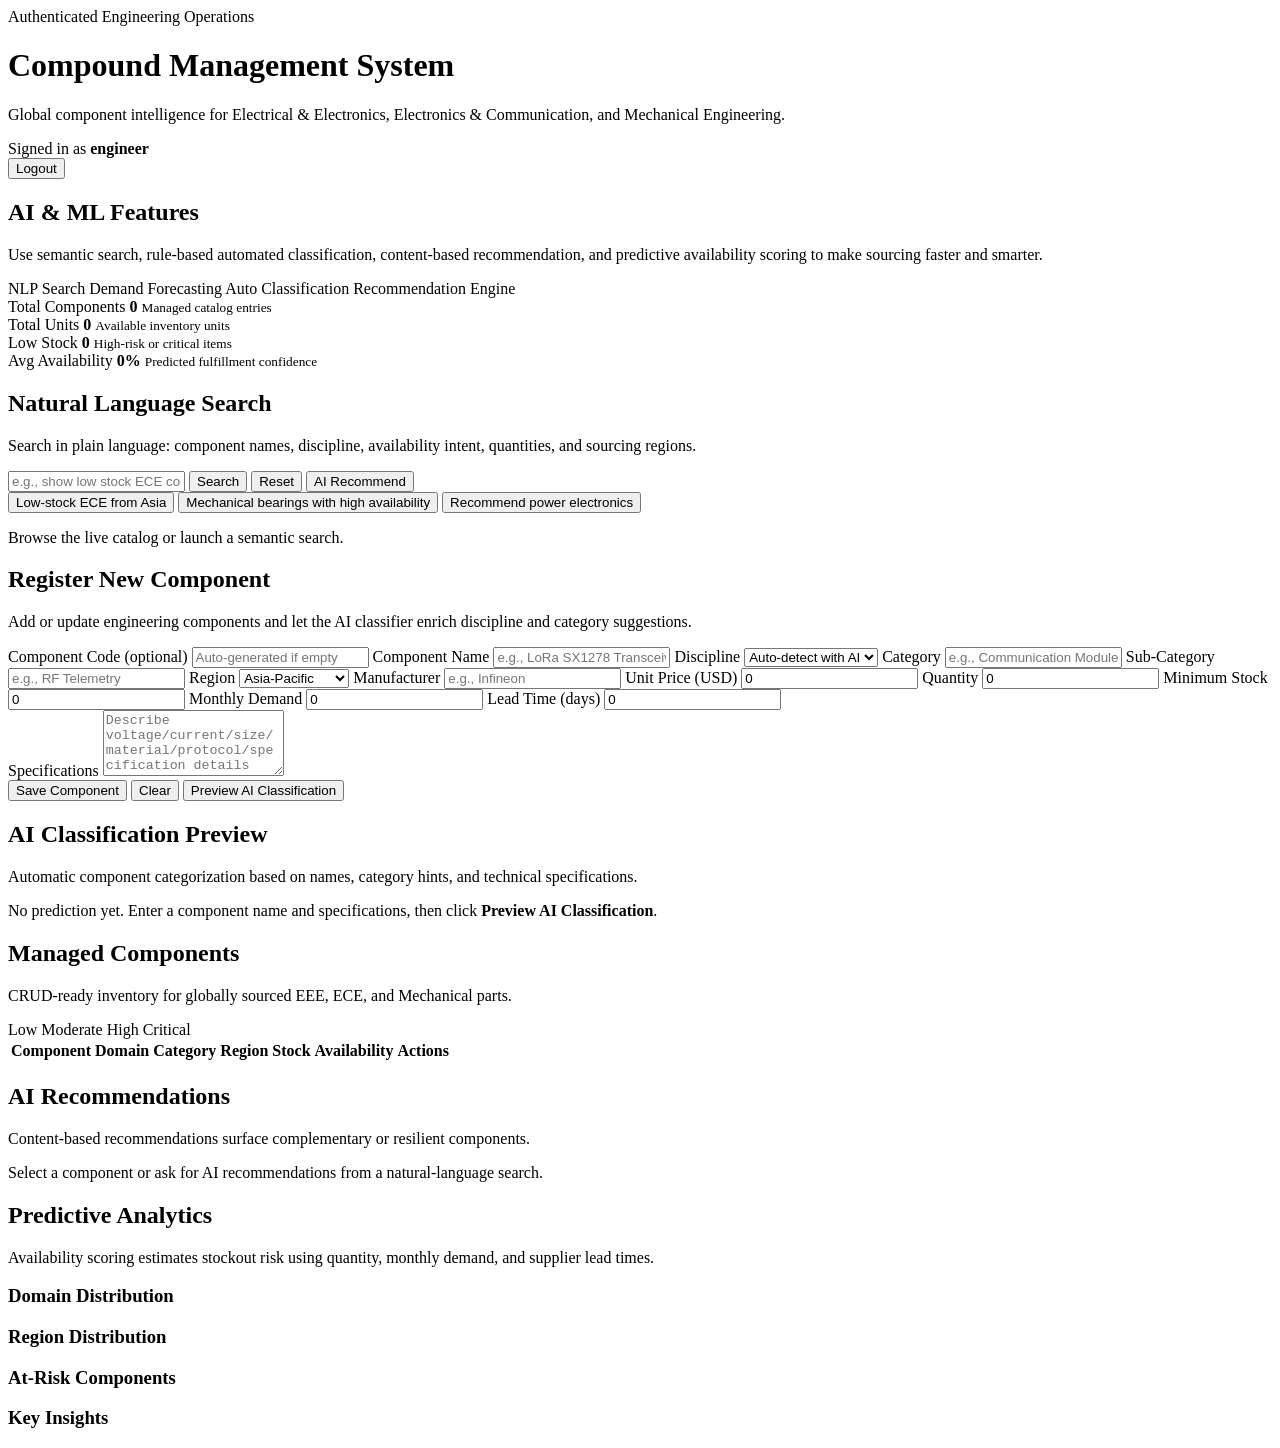
==== src/main/resources/templates/dashboard.html @ 397c3927 "Build Spring Boot compound management system Co-authored-by: arena-agent <297053741+arena-agent@user" ====
<!DOCTYPE html>
<html lang="en" xmlns:th="http://www.thymeleaf.org">
<head>
    <meta charset="UTF-8">
    <meta name="viewport" content="width=device-width, initial-scale=1.0">
    <title>Compound Management System</title>
    <link rel="stylesheet" th:href="@{/css/main.css}">
</head>
<body>
<div class="app-shell">
    <header class="topbar">
        <div>
            <span class="eyebrow">Authenticated Engineering Operations</span>
            <h1>Compound Management System</h1>
            <p>Global component intelligence for Electrical & Electronics, Electronics & Communication, and Mechanical Engineering.</p>
        </div>
        <div class="topbar-actions">
            <div class="user-chip">Signed in as <strong th:text="${username}">engineer</strong></div>
            <form th:action="@{/logout}" method="post">
                <button type="submit" class="ghost-btn">Logout</button>
            </form>
        </div>
    </header>

    <section class="hero-grid">
        <article class="hero-card accent">
            <h2>AI & ML Features</h2>
            <p>Use semantic search, rule-based automated classification, content-based recommendation, and predictive availability scoring to make sourcing faster and smarter.</p>
            <div class="hero-tags">
                <span>NLP Search</span>
                <span>Demand Forecasting</span>
                <span>Auto Classification</span>
                <span>Recommendation Engine</span>
            </div>
        </article>
        <article class="hero-card stat-card">
            <span>Total Components</span>
            <strong id="totalComponents">0</strong>
            <small>Managed catalog entries</small>
        </article>
        <article class="hero-card stat-card">
            <span>Total Units</span>
            <strong id="totalUnits">0</strong>
            <small>Available inventory units</small>
        </article>
        <article class="hero-card stat-card">
            <span>Low Stock</span>
            <strong id="lowStockComponents">0</strong>
            <small>High-risk or critical items</small>
        </article>
        <article class="hero-card stat-card">
            <span>Avg Availability</span>
            <strong id="averageAvailability">0%</strong>
            <small>Predicted fulfillment confidence</small>
        </article>
    </section>

    <section class="search-panel panel">
        <div class="panel-header">
            <div>
                <h2>Natural Language Search</h2>
                <p>Search in plain language: component names, discipline, availability intent, quantities, and sourcing regions.</p>
            </div>
        </div>
        <div class="search-row">
            <input id="searchQuery" type="text" placeholder="e.g., show low stock ECE communication modules from Asia or find mechanical bearings with high availability">
            <button id="searchBtn" class="primary-btn">Search</button>
            <button id="resetBtn" class="secondary-btn" type="button">Reset</button>
            <button id="aiRecommendBtn" class="ghost-btn" type="button">AI Recommend</button>
        </div>
        <div class="sample-query-row">
            <button class="sample-query" data-query="show low stock ECE communication modules from Asia">Low-stock ECE from Asia</button>
            <button class="sample-query" data-query="find mechanical bearings with high availability">Mechanical bearings with high availability</button>
            <button class="sample-query" data-query="recommend power electronics for motor control">Recommend power electronics</button>
        </div>
        <p id="searchSummary" class="search-summary">Browse the live catalog or launch a semantic search.</p>
    </section>

    <section class="content-grid">
        <aside class="left-rail">
            <article class="panel form-panel">
                <div class="panel-header">
                    <div>
                        <h2 id="formTitle">Register New Component</h2>
                        <p>Add or update engineering components and let the AI classifier enrich discipline and category suggestions.</p>
                    </div>
                </div>
                <form id="componentForm" class="component-form">
                    <input type="hidden" id="componentId">
                    <div class="form-grid two-column">
                        <label>
                            Component Code (optional)
                            <input id="componentCode" type="text" placeholder="Auto-generated if empty">
                        </label>
                        <label>
                            Component Name
                            <input id="name" type="text" placeholder="e.g., LoRa SX1278 Transceiver Module" required>
                        </label>
                        <label>
                            Discipline
                            <select id="discipline">
                                <option value="">Auto-detect with AI</option>
                                <option value="EEE">EEE</option>
                                <option value="ECE">ECE</option>
                                <option value="MECHANICAL">Mechanical</option>
                            </select>
                        </label>
                        <label>
                            Category
                            <input id="category" type="text" placeholder="e.g., Communication Modules">
                        </label>
                        <label>
                            Sub-Category
                            <input id="subCategory" type="text" placeholder="e.g., RF Telemetry">
                        </label>
                        <label>
                            Region
                            <select id="region" required>
                                <option value="Asia-Pacific">Asia-Pacific</option>
                                <option value="Europe">Europe</option>
                                <option value="North America">North America</option>
                                <option value="Middle East">Middle East</option>
                                <option value="Africa">Africa</option>
                                <option value="South America">South America</option>
                                <option value="Global">Global</option>
                            </select>
                        </label>
                        <label>
                            Manufacturer
                            <input id="manufacturer" type="text" placeholder="e.g., Infineon">
                        </label>
                        <label>
                            Unit Price (USD)
                            <input id="unitPrice" type="number" min="0" step="0.01" value="0" required>
                        </label>
                        <label>
                            Quantity
                            <input id="quantity" type="number" min="0" value="0" required>
                        </label>
                        <label>
                            Minimum Stock
                            <input id="minimumStockLevel" type="number" min="0" value="0" required>
                        </label>
                        <label>
                            Monthly Demand
                            <input id="monthlyDemand" type="number" min="0" step="0.1" value="0" required>
                        </label>
                        <label>
                            Lead Time (days)
                            <input id="leadTimeDays" type="number" min="0" value="0" required>
                        </label>
                    </div>
                    <label>
                        Specifications
                        <textarea id="specifications" rows="4" placeholder="Describe voltage/current/size/material/protocol/specification details here"></textarea>
                    </label>
                    <div class="form-actions">
                        <button type="submit" class="primary-btn" id="saveBtn">Save Component</button>
                        <button type="button" class="secondary-btn" id="clearBtn">Clear</button>
                        <button type="button" class="ghost-btn" id="classifyBtn">Preview AI Classification</button>
                    </div>
                </form>
            </article>

            <article class="panel ai-panel">
                <div class="panel-header">
                    <div>
                        <h2>AI Classification Preview</h2>
                        <p>Automatic component categorization based on names, category hints, and technical specifications.</p>
                    </div>
                </div>
                <div id="classificationResult" class="classification-result">
                    <p class="muted">No prediction yet. Enter a component name and specifications, then click <strong>Preview AI Classification</strong>.</p>
                </div>
            </article>
        </aside>

        <main class="main-rail">
            <article class="panel table-panel">
                <div class="panel-header space-between">
                    <div>
                        <h2>Managed Components</h2>
                        <p>CRUD-ready inventory for globally sourced EEE, ECE, and Mechanical parts.</p>
                    </div>
                    <div class="legend">
                        <span class="risk-pill low">Low</span>
                        <span class="risk-pill moderate">Moderate</span>
                        <span class="risk-pill high">High</span>
                        <span class="risk-pill critical">Critical</span>
                    </div>
                </div>
                <div class="table-wrapper">
                    <table>
                        <thead>
                        <tr>
                            <th>Component</th>
                            <th>Domain</th>
                            <th>Category</th>
                            <th>Region</th>
                            <th>Stock</th>
                            <th>Availability</th>
                            <th>Actions</th>
                        </tr>
                        </thead>
                        <tbody id="componentTableBody"></tbody>
                    </table>
                </div>
            </article>

            <div class="lower-grid">
                <article class="panel recommendation-panel">
                    <div class="panel-header">
                        <div>
                            <h2>AI Recommendations</h2>
                            <p>Content-based recommendations surface complementary or resilient components.</p>
                        </div>
                    </div>
                    <p id="recommendationSummary" class="search-summary">Select a component or ask for AI recommendations from a natural-language search.</p>
                    <div id="recommendationList" class="card-stack"></div>
                </article>

                <article class="panel analytics-panel">
                    <div class="panel-header">
                        <div>
                            <h2>Predictive Analytics</h2>
                            <p>Availability scoring estimates stockout risk using quantity, monthly demand, and supplier lead times.</p>
                        </div>
                    </div>
                    <div class="distribution-grid">
                        <div>
                            <h3>Domain Distribution</h3>
                            <div id="domainDistribution" class="distribution-list"></div>
                        </div>
                        <div>
                            <h3>Region Distribution</h3>
                            <div id="regionDistribution" class="distribution-list"></div>
                        </div>
                    </div>
                    <div class="analytics-columns">
                        <div>
                            <h3>At-Risk Components</h3>
                            <div id="riskList" class="card-stack compact-stack"></div>
                        </div>
                        <div>
                            <h3>Key Insights</h3>
                            <ul id="analyticsInsights" class="insight-list"></ul>
                        </div>
                    </div>
                </article>
            </div>
        </main>
    </section>
</div>

<div id="toast" class="toast hidden"></div>
<script th:src="@{/js/app.js}"></script>
</body>
</html>
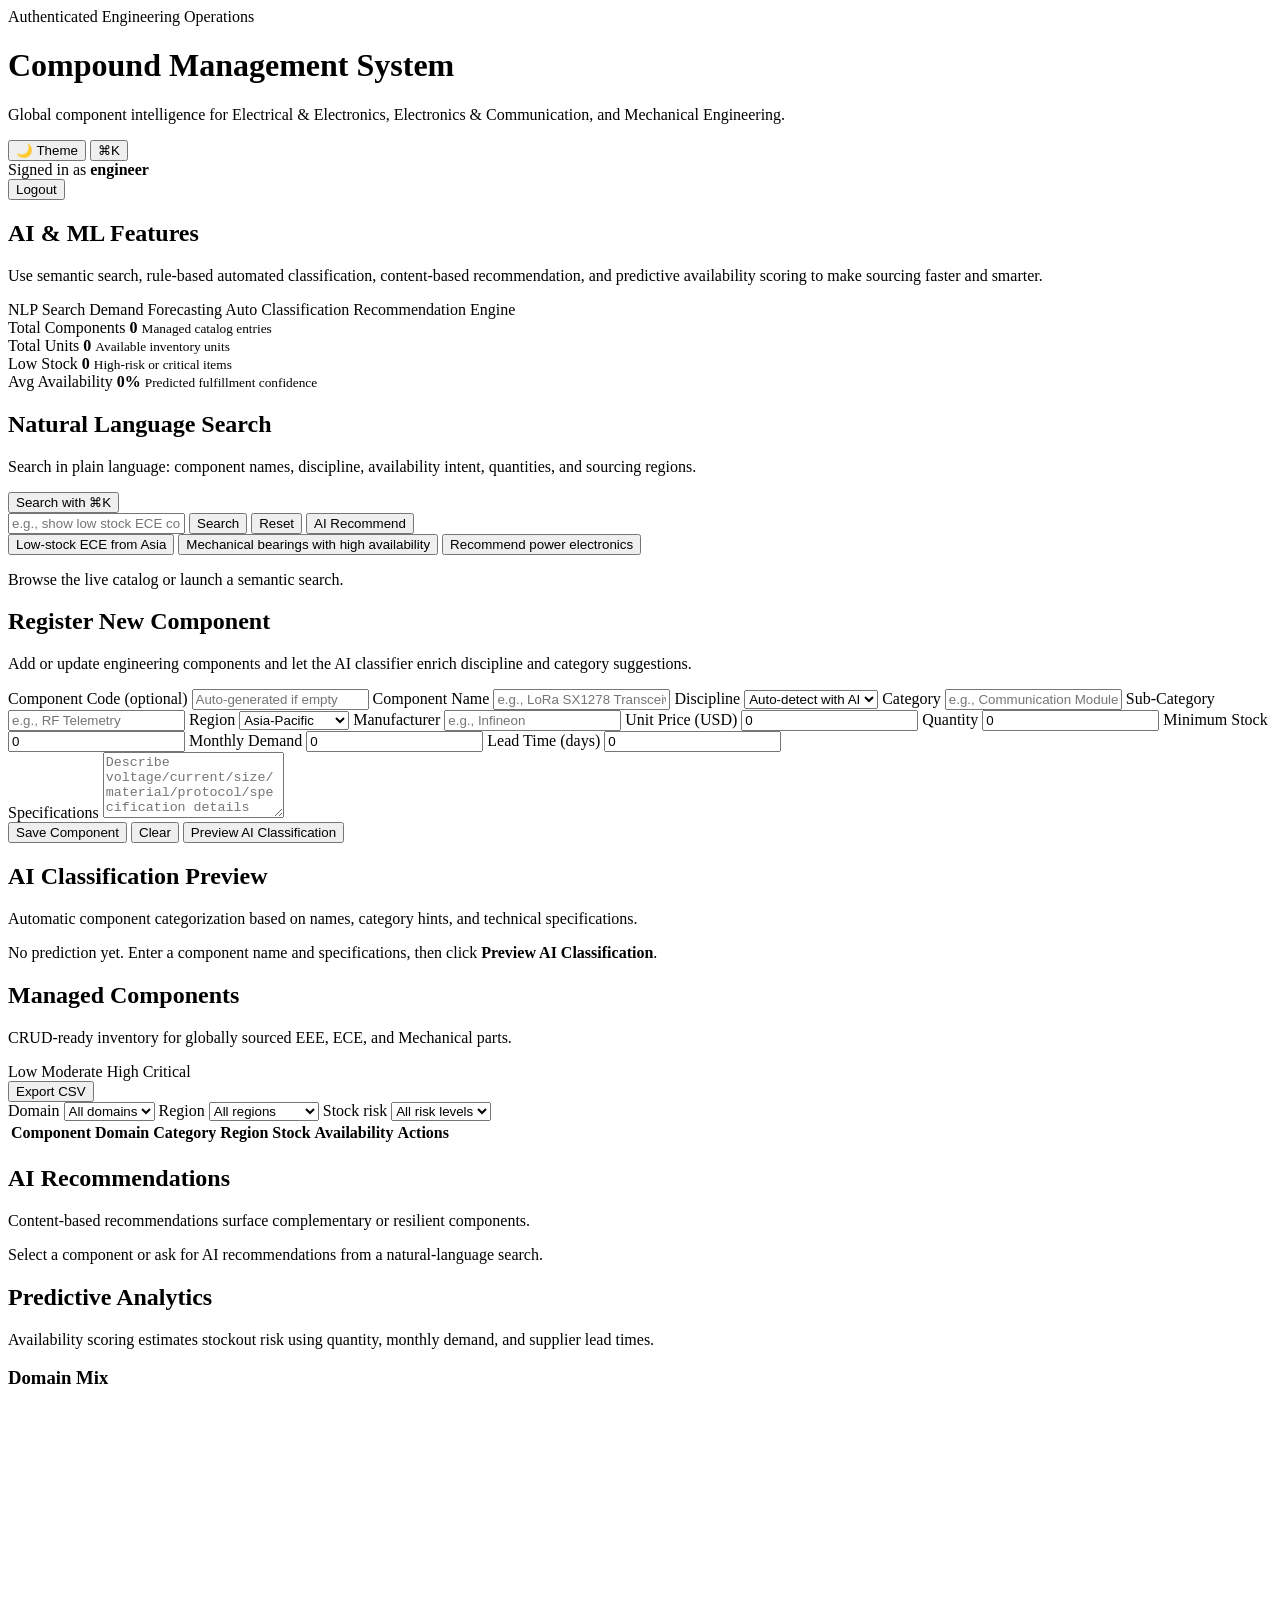
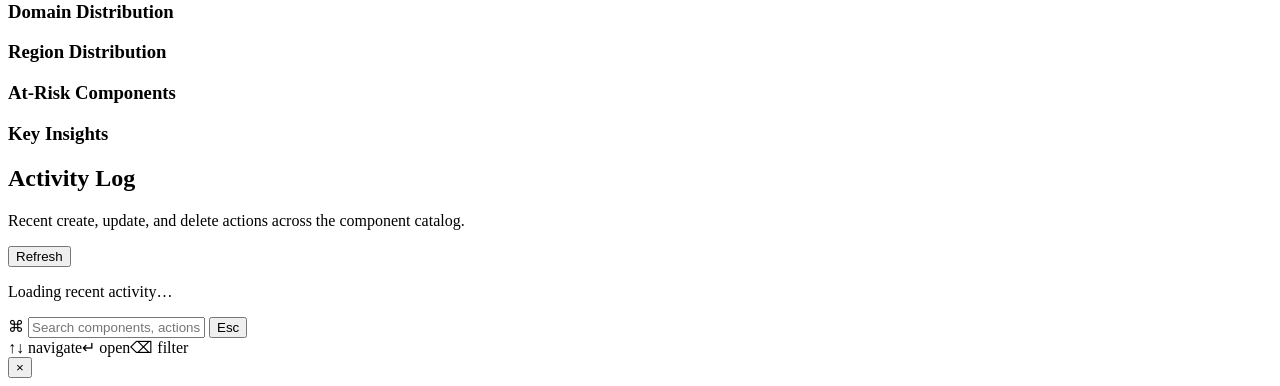
==== commit 14dd23b2: "Upgrade Compound Management System - Bump to Spring Boot 3.5.16 (v1.1.0); add Actuator + PostgreSQL " ====
--- a/src/main/resources/templates/dashboard.html
+++ b/src/main/resources/templates/dashboard.html
@@ -3,6 +3,7 @@
 <head>
     <meta charset="UTF-8">
     <meta name="viewport" content="width=device-width, initial-scale=1.0">
+    <meta name="description" content="AI-enabled component management for EEE, ECE, and Mechanical engineering.">
     <title>Compound Management System</title>
     <link rel="stylesheet" th:href="@{/css/main.css}">
 </head>
@@ -15,6 +16,15 @@
             <p>Global component intelligence for Electrical & Electronics, Electronics & Communication, and Mechanical Engineering.</p>
         </div>
         <div class="topbar-actions">
+            <div class="topbar-tools">
+                <button id="themeToggle" class="ghost-btn" type="button" title="Toggle light / dark theme" aria-label="Toggle color theme">
+                    <span class="theme-icon" aria-hidden="true">🌙</span>
+                    <span class="theme-label">Theme</span>
+                </button>
+                <button id="commandOpenBtn" class="ghost-btn" type="button" title="Open command palette" aria-label="Open command palette">
+                    <span aria-hidden="true">⌘K</span>
+                </button>
+            </div>
             <div class="user-chip">Signed in as <strong th:text="${username}">engineer</strong></div>
             <form th:action="@{/logout}" method="post">
                 <button type="submit" class="ghost-btn">Logout</button>
@@ -35,17 +45,17 @@
         </article>
         <article class="hero-card stat-card">
             <span>Total Components</span>
-            <strong id="totalComponents">0</strong>
+            <strong id="totalComponents" data-count>0</strong>
             <small>Managed catalog entries</small>
         </article>
         <article class="hero-card stat-card">
             <span>Total Units</span>
-            <strong id="totalUnits">0</strong>
+            <strong id="totalUnits" data-count>0</strong>
             <small>Available inventory units</small>
         </article>
         <article class="hero-card stat-card">
             <span>Low Stock</span>
-            <strong id="lowStockComponents">0</strong>
+            <strong id="lowStockComponents" data-count>0</strong>
             <small>High-risk or critical items</small>
         </article>
         <article class="hero-card stat-card">
@@ -56,11 +66,12 @@
     </section>
 
     <section class="search-panel panel">
-        <div class="panel-header">
+        <div class="panel-header space-between">
             <div>
                 <h2>Natural Language Search</h2>
                 <p>Search in plain language: component names, discipline, availability intent, quantities, and sourcing regions.</p>
             </div>
+            <button id="commandInlineBtn" class="secondary-btn" type="button">Search with ⌘K</button>
         </div>
         <div class="search-row">
             <input id="searchQuery" type="text" placeholder="e.g., show low stock ECE communication modules from Asia or find mechanical bearings with high availability">
@@ -182,12 +193,50 @@
                         <h2>Managed Components</h2>
                         <p>CRUD-ready inventory for globally sourced EEE, ECE, and Mechanical parts.</p>
                     </div>
-                    <div class="legend">
-                        <span class="risk-pill low">Low</span>
-                        <span class="risk-pill moderate">Moderate</span>
-                        <span class="risk-pill high">High</span>
-                        <span class="risk-pill critical">Critical</span>
-                    </div>
+                    <div class="header-actions">
+                        <div class="legend">
+                            <span class="risk-pill low">Low</span>
+                            <span class="risk-pill moderate">Moderate</span>
+                            <span class="risk-pill high">High</span>
+                            <span class="risk-pill critical">Critical</span>
+                        </div>
+                        <button id="exportBtn" class="secondary-btn" type="button">Export CSV</button>
+                    </div>
+                </div>
+                <div class="catalog-toolbar">
+                    <label>
+                        Domain
+                        <select id="filterDomain">
+                            <option value="">All domains</option>
+                            <option value="EEE">EEE</option>
+                            <option value="ECE">ECE</option>
+                            <option value="MECHANICAL">Mechanical</option>
+                        </select>
+                    </label>
+                    <label>
+                        Region
+                        <select id="filterRegion">
+                            <option value="">All regions</option>
+                            <option value="Asia-Pacific">Asia-Pacific</option>
+                            <option value="Europe">Europe</option>
+                            <option value="North America">North America</option>
+                            <option value="Middle East">Middle East</option>
+                            <option value="Africa">Africa</option>
+                            <option value="South America">South America</option>
+                            <option value="Global">Global</option>
+                        </select>
+                    </label>
+                    <label>
+                        Stock risk
+                        <select id="filterRisk">
+                            <option value="">All risk levels</option>
+                            <option value="LOW">Low</option>
+                            <option value="MODERATE">Moderate</option>
+                            <option value="HIGH">High</option>
+                            <option value="CRITICAL">Critical</option>
+                        </select>
+                    </label>
+                    <span class="catalog-count" id="catalogCount"></span>
                 </div>
                 <div class="table-wrapper">
                     <table>
@@ -226,7 +275,12 @@
                             <p>Availability scoring estimates stockout risk using quantity, monthly demand, and supplier lead times.</p>
                         </div>
                     </div>
-                    <div class="distribution-grid">
+                    <div class="analytics-viz">
+                        <div class="donut-wrap">
+                            <h3>Domain Mix</h3>
+                            <canvas id="domainDonut" width="170" height="170" role="img" aria-label="Domain distribution donut chart"></canvas>
+                            <div id="donutLegend" class="donut-legend"></div>
+                        </div>
                         <div>
                             <h3>Domain Distribution</h3>
                             <div id="domainDistribution" class="distribution-list"></div>
@@ -248,11 +302,44 @@
                     </div>
                 </article>
             </div>
+
+            <article class="panel audit-panel">
+                <div class="panel-header space-between">
+                    <div>
+                        <h2>Activity Log</h2>
+                        <p>Recent create, update, and delete actions across the component catalog.</p>
+                    </div>
+                    <button id="auditRefreshBtn" class="ghost-btn" type="button">Refresh</button>
+                </div>
+                <div id="auditList" class="audit-list">
+                    <p class="muted">Loading recent activity…</p>
+                </div>
+            </article>
         </main>
     </section>
 </div>
 
-<div id="toast" class="toast hidden"></div>
+<div id="commandPalette" class="command-palette hidden" role="dialog" aria-modal="true" aria-label="Command palette">
+    <div id="commandOverlay" class="command-overlay"></div>
+    <div class="command-box">
+        <div class="command-input-wrap">
+            <span class="command-prefix" aria-hidden="true">⌘</span>
+            <input id="commandInput" type="text" placeholder="Search components, actions, and filters…" autocomplete="off">
+            <button id="commandCloseBtn" class="command-close" type="button" aria-label="Close">Esc</button>
+        </div>
+        <div id="commandResults" class="command-results"></div>
+        <div class="command-footer">
+            <span>↑↓ navigate</span><span>↵ open</span><span>⌫ filter</span>
+        </div>
+    </div>
+</div>
+
+<div id="toast" class="toast hidden">
+    <span class="toast-icon" aria-hidden="true"></span>
+    <span id="toastMessage" class="toast-message"></span>
+    <button id="toastClose" class="toast-close" type="button" aria-label="Dismiss">×</button>
+</div>
+
 <script th:src="@{/js/app.js}"></script>
 </body>
 </html>
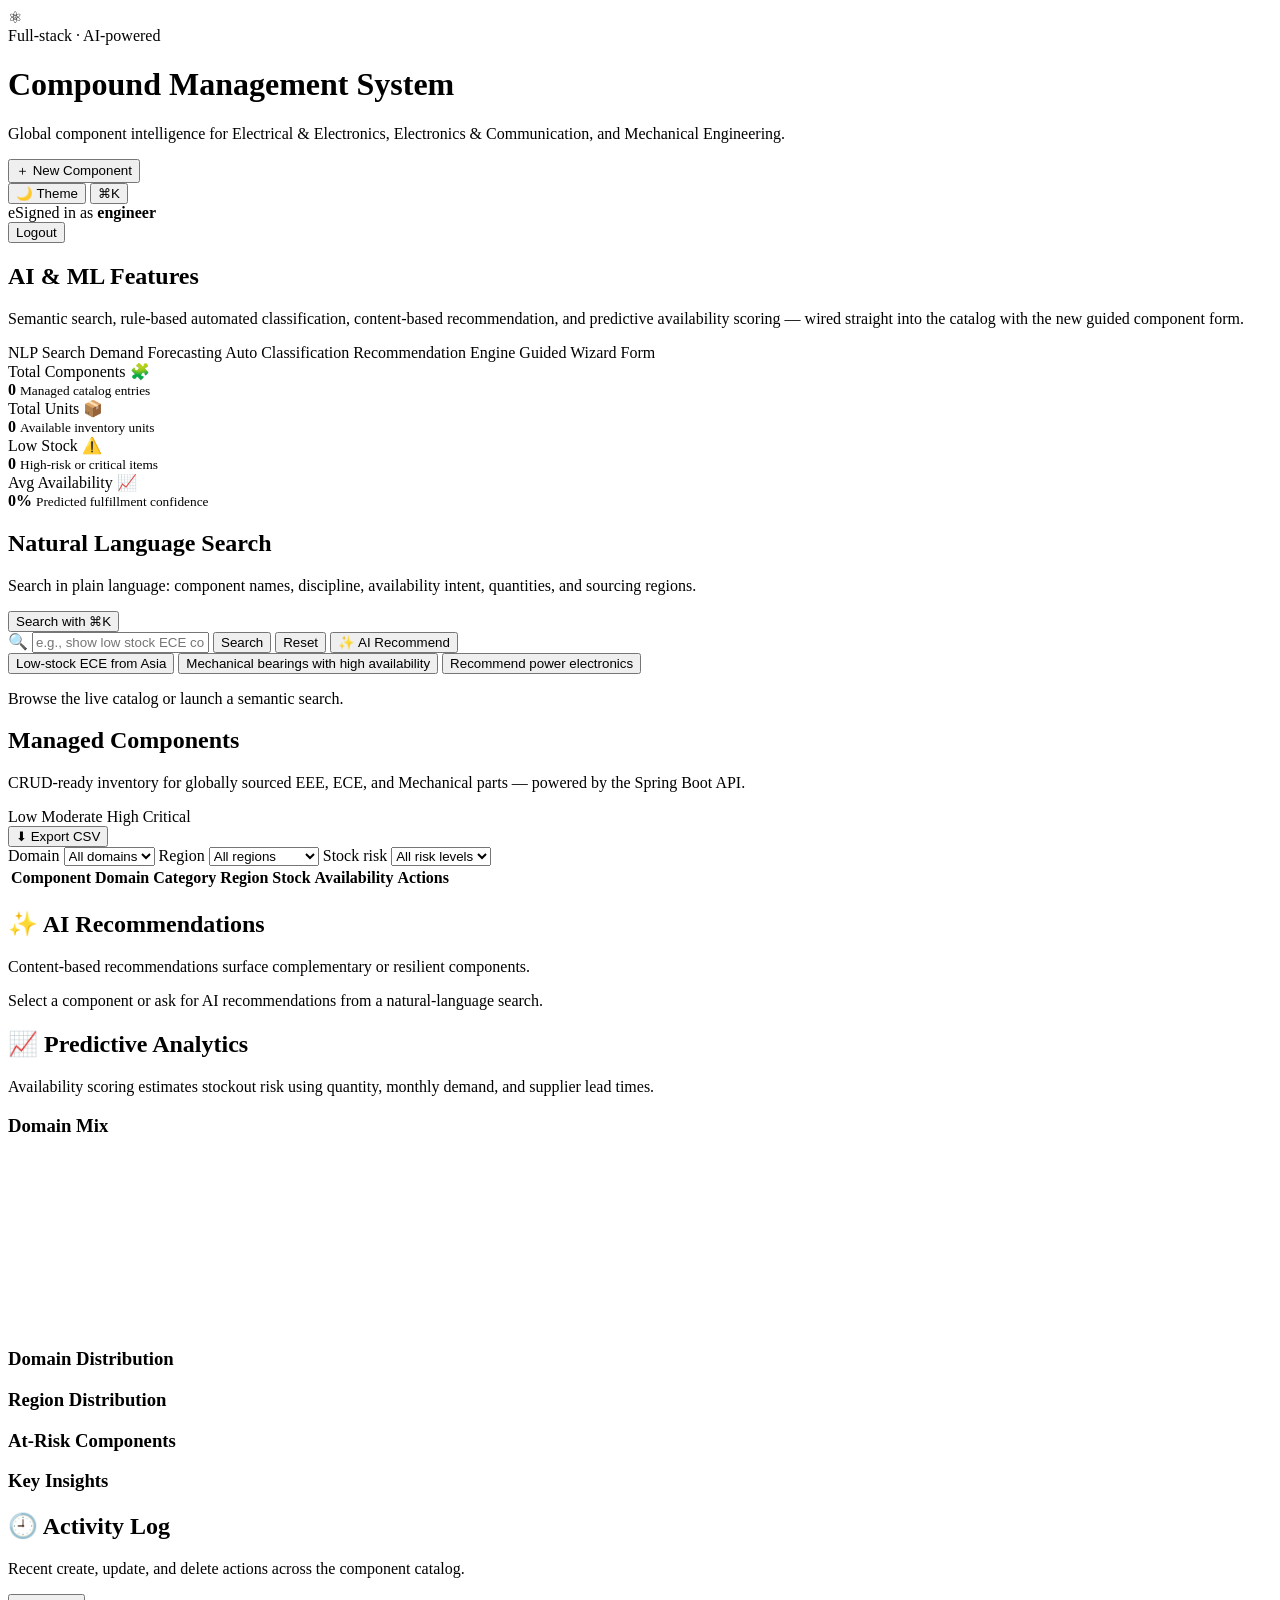
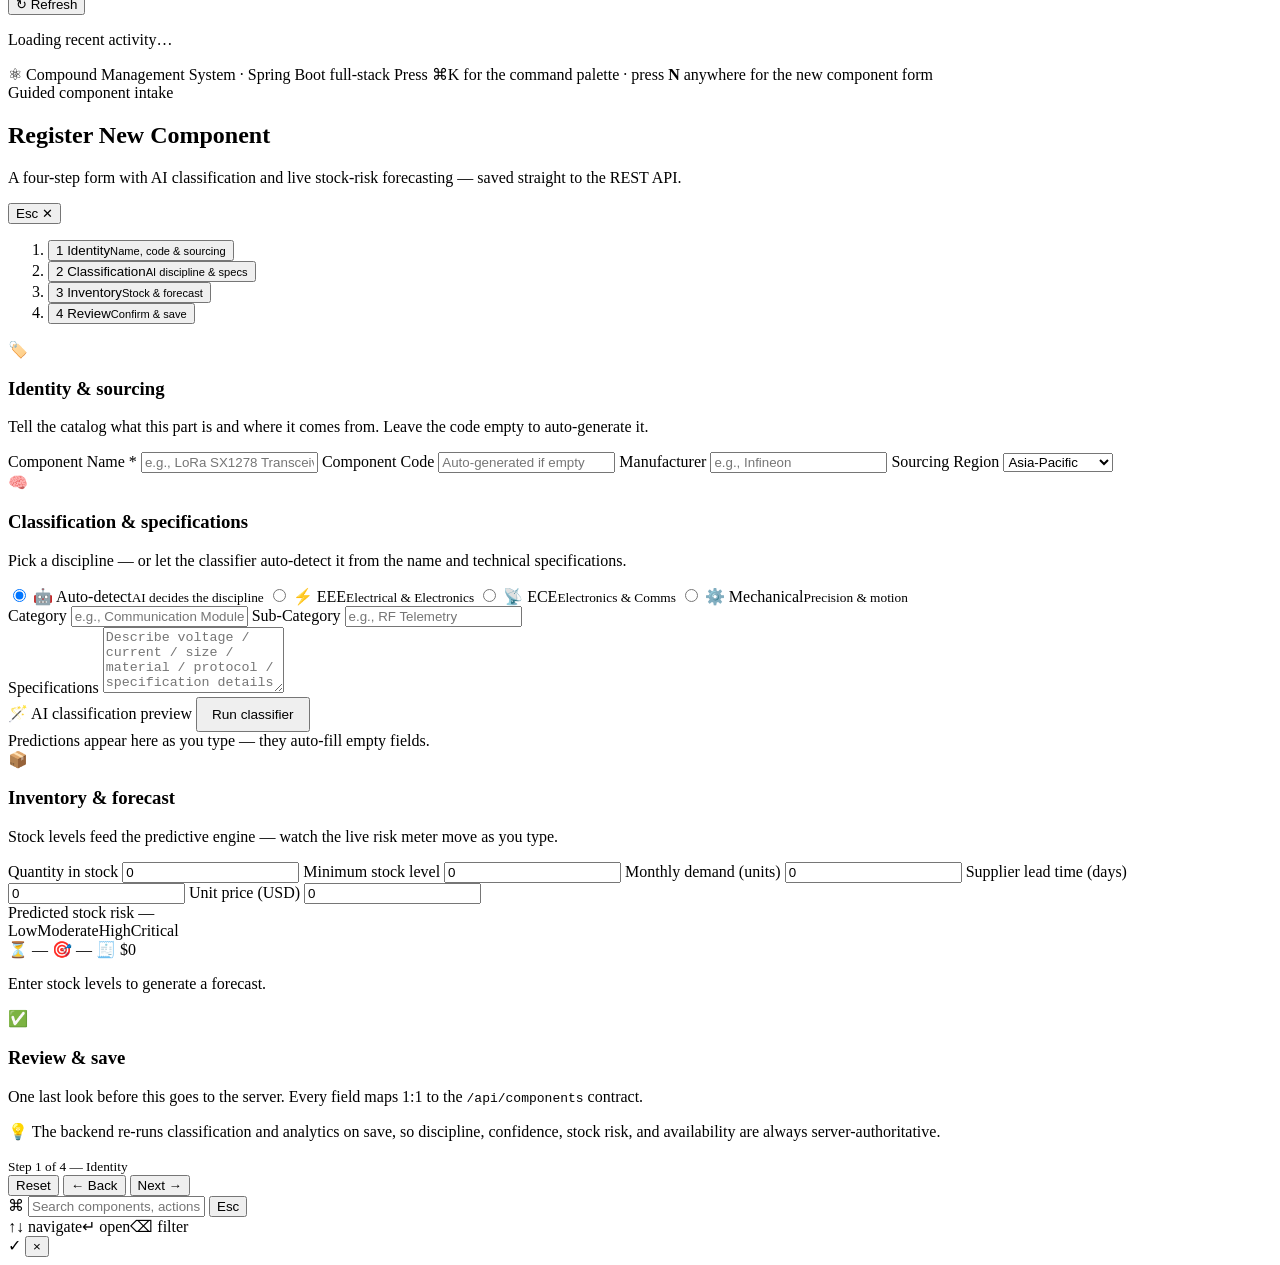
==== commit 16e8d421: "Colorful 'Aurora Industrial' UI refresh + new 4-step component wizard form - Rebuilt main.css as a v" ====
--- a/src/main/resources/templates/dashboard.html
+++ b/src/main/resources/templates/dashboard.html
@@ -10,12 +10,16 @@
 <body>
 <div class="app-shell">
     <header class="topbar">
-        <div>
-            <span class="eyebrow">Authenticated Engineering Operations</span>
-            <h1>Compound Management System</h1>
-            <p>Global component intelligence for Electrical & Electronics, Electronics & Communication, and Mechanical Engineering.</p>
+        <div class="brand">
+            <span class="brand-mark" aria-hidden="true">⚛</span>
+            <div>
+                <span class="eyebrow"><span class="live-dot" aria-hidden="true"></span>Full-stack · AI-powered</span>
+                <h1>Compound <span class="grad-text">Management</span> System</h1>
+                <p class="tagline">Global component intelligence for Electrical &amp; Electronics, Electronics &amp; Communication, and Mechanical Engineering.</p>
+            </div>
         </div>
         <div class="topbar-actions">
+            <button id="newComponentBtn" class="primary-btn" type="button">＋ New Component</button>
             <div class="topbar-tools">
                 <button id="themeToggle" class="ghost-btn" type="button" title="Toggle light / dark theme" aria-label="Toggle color theme">
                     <span class="theme-icon" aria-hidden="true">🌙</span>
@@ -25,7 +29,7 @@
                     <span aria-hidden="true">⌘K</span>
                 </button>
             </div>
-            <div class="user-chip">Signed in as <strong th:text="${username}">engineer</strong></div>
+            <div class="user-chip"><span class="avatar" aria-hidden="true" th:text="${#strings.substring(username,0,1)}">e</span>Signed in as <strong th:text="${username}">engineer</strong></div>
             <form th:action="@{/logout}" method="post">
                 <button type="submit" class="ghost-btn">Logout</button>
             </form>
@@ -34,32 +38,45 @@
 
     <section class="hero-grid">
         <article class="hero-card accent">
-            <h2>AI & ML Features</h2>
-            <p>Use semantic search, rule-based automated classification, content-based recommendation, and predictive availability scoring to make sourcing faster and smarter.</p>
+            <h2 class="grad-text">AI &amp; ML Features</h2>
+            <p>Semantic search, rule-based automated classification, content-based recommendation, and predictive availability scoring — wired straight into the catalog with the new guided component form.</p>
             <div class="hero-tags">
                 <span>NLP Search</span>
                 <span>Demand Forecasting</span>
                 <span>Auto Classification</span>
                 <span>Recommendation Engine</span>
+                <span>Guided Wizard Form</span>
             </div>
         </article>
-        <article class="hero-card stat-card">
-            <span>Total Components</span>
+        <article class="hero-card stat-card tone-violet">
+            <div class="kpi-top">
+                <span class="kpi-label">Total Components</span>
+                <span class="kpi-icon" aria-hidden="true">🧩</span>
+            </div>
             <strong id="totalComponents" data-count>0</strong>
             <small>Managed catalog entries</small>
         </article>
-        <article class="hero-card stat-card">
-            <span>Total Units</span>
+        <article class="hero-card stat-card tone-cyan">
+            <div class="kpi-top">
+                <span class="kpi-label">Total Units</span>
+                <span class="kpi-icon" aria-hidden="true">📦</span>
+            </div>
             <strong id="totalUnits" data-count>0</strong>
             <small>Available inventory units</small>
         </article>
-        <article class="hero-card stat-card">
-            <span>Low Stock</span>
+        <article class="hero-card stat-card tone-rose">
+            <div class="kpi-top">
+                <span class="kpi-label">Low Stock</span>
+                <span class="kpi-icon" aria-hidden="true">⚠️</span>
+            </div>
             <strong id="lowStockComponents" data-count>0</strong>
             <small>High-risk or critical items</small>
         </article>
-        <article class="hero-card stat-card">
-            <span>Avg Availability</span>
+        <article class="hero-card stat-card tone-amber">
+            <div class="kpi-top">
+                <span class="kpi-label">Avg Availability</span>
+                <span class="kpi-icon" aria-hidden="true">📈</span>
+            </div>
             <strong id="averageAvailability">0%</strong>
             <small>Predicted fulfillment confidence</small>
         </article>
@@ -68,16 +85,17 @@
     <section class="search-panel panel">
         <div class="panel-header space-between">
             <div>
-                <h2>Natural Language Search</h2>
+                <h2>Natural Language <span class="grad-text">Search</span></h2>
                 <p>Search in plain language: component names, discipline, availability intent, quantities, and sourcing regions.</p>
             </div>
             <button id="commandInlineBtn" class="secondary-btn" type="button">Search with ⌘K</button>
         </div>
         <div class="search-row">
+            <span class="search-icon" aria-hidden="true">🔍</span>
             <input id="searchQuery" type="text" placeholder="e.g., show low stock ECE communication modules from Asia or find mechanical bearings with high availability">
             <button id="searchBtn" class="primary-btn">Search</button>
             <button id="resetBtn" class="secondary-btn" type="button">Reset</button>
-            <button id="aiRecommendBtn" class="ghost-btn" type="button">AI Recommend</button>
+            <button id="aiRecommendBtn" class="ghost-btn" type="button">✨ AI Recommend</button>
         </div>
         <div class="sample-query-row">
             <button class="sample-query" data-query="show low stock ECE communication modules from Asia">Low-stock ECE from Asia</button>
@@ -88,119 +106,21 @@
     </section>
 
     <section class="content-grid">
-        <aside class="left-rail">
-            <article class="panel form-panel">
-                <div class="panel-header">
-                    <div>
-                        <h2 id="formTitle">Register New Component</h2>
-                        <p>Add or update engineering components and let the AI classifier enrich discipline and category suggestions.</p>
-                    </div>
-                </div>
-                <form id="componentForm" class="component-form">
-                    <input type="hidden" id="componentId">
-                    <div class="form-grid two-column">
-                        <label>
-                            Component Code (optional)
-                            <input id="componentCode" type="text" placeholder="Auto-generated if empty">
-                        </label>
-                        <label>
-                            Component Name
-                            <input id="name" type="text" placeholder="e.g., LoRa SX1278 Transceiver Module" required>
-                        </label>
-                        <label>
-                            Discipline
-                            <select id="discipline">
-                                <option value="">Auto-detect with AI</option>
-                                <option value="EEE">EEE</option>
-                                <option value="ECE">ECE</option>
-                                <option value="MECHANICAL">Mechanical</option>
-                            </select>
-                        </label>
-                        <label>
-                            Category
-                            <input id="category" type="text" placeholder="e.g., Communication Modules">
-                        </label>
-                        <label>
-                            Sub-Category
-                            <input id="subCategory" type="text" placeholder="e.g., RF Telemetry">
-                        </label>
-                        <label>
-                            Region
-                            <select id="region" required>
-                                <option value="Asia-Pacific">Asia-Pacific</option>
-                                <option value="Europe">Europe</option>
-                                <option value="North America">North America</option>
-                                <option value="Middle East">Middle East</option>
-                                <option value="Africa">Africa</option>
-                                <option value="South America">South America</option>
-                                <option value="Global">Global</option>
-                            </select>
-                        </label>
-                        <label>
-                            Manufacturer
-                            <input id="manufacturer" type="text" placeholder="e.g., Infineon">
-                        </label>
-                        <label>
-                            Unit Price (USD)
-                            <input id="unitPrice" type="number" min="0" step="0.01" value="0" required>
-                        </label>
-                        <label>
-                            Quantity
-                            <input id="quantity" type="number" min="0" value="0" required>
-                        </label>
-                        <label>
-                            Minimum Stock
-                            <input id="minimumStockLevel" type="number" min="0" value="0" required>
-                        </label>
-                        <label>
-                            Monthly Demand
-                            <input id="monthlyDemand" type="number" min="0" step="0.1" value="0" required>
-                        </label>
-                        <label>
-                            Lead Time (days)
-                            <input id="leadTimeDays" type="number" min="0" value="0" required>
-                        </label>
-                    </div>
-                    <label>
-                        Specifications
-                        <textarea id="specifications" rows="4" placeholder="Describe voltage/current/size/material/protocol/specification details here"></textarea>
-                    </label>
-                    <div class="form-actions">
-                        <button type="submit" class="primary-btn" id="saveBtn">Save Component</button>
-                        <button type="button" class="secondary-btn" id="clearBtn">Clear</button>
-                        <button type="button" class="ghost-btn" id="classifyBtn">Preview AI Classification</button>
-                    </div>
-                </form>
-            </article>
-
-            <article class="panel ai-panel">
-                <div class="panel-header">
-                    <div>
-                        <h2>AI Classification Preview</h2>
-                        <p>Automatic component categorization based on names, category hints, and technical specifications.</p>
-                    </div>
-                </div>
-                <div id="classificationResult" class="classification-result">
-                    <p class="muted">No prediction yet. Enter a component name and specifications, then click <strong>Preview AI Classification</strong>.</p>
-                </div>
-            </article>
-        </aside>
-
         <main class="main-rail">
             <article class="panel table-panel">
                 <div class="panel-header space-between">
                     <div>
-                        <h2>Managed Components</h2>
-                        <p>CRUD-ready inventory for globally sourced EEE, ECE, and Mechanical parts.</p>
+                        <h2>Managed <span class="grad-text">Components</span></h2>
+                        <p>CRUD-ready inventory for globally sourced EEE, ECE, and Mechanical parts — powered by the Spring Boot API.</p>
                     </div>
                     <div class="header-actions">
-                        <div class="legend">
+                        <div class="legend" aria-label="Stock risk legend">
                             <span class="risk-pill low">Low</span>
                             <span class="risk-pill moderate">Moderate</span>
                             <span class="risk-pill high">High</span>
                             <span class="risk-pill critical">Critical</span>
                         </div>
-                        <button id="exportBtn" class="secondary-btn" type="button">Export CSV</button>
+                        <button id="exportBtn" class="secondary-btn" type="button">⬇ Export CSV</button>
                     </div>
                 </div>
                 <div class="catalog-toolbar">
@@ -260,7 +180,7 @@
                 <article class="panel recommendation-panel">
                     <div class="panel-header">
                         <div>
-                            <h2>AI Recommendations</h2>
+                            <h2>✨ AI <span class="grad-text">Recommendations</span></h2>
                             <p>Content-based recommendations surface complementary or resilient components.</p>
                         </div>
                     </div>
@@ -271,7 +191,7 @@
                 <article class="panel analytics-panel">
                     <div class="panel-header">
                         <div>
-                            <h2>Predictive Analytics</h2>
+                            <h2>📈 Predictive <span class="grad-text">Analytics</span></h2>
                             <p>Availability scoring estimates stockout risk using quantity, monthly demand, and supplier lead times.</p>
                         </div>
                     </div>
@@ -306,10 +226,10 @@
             <article class="panel audit-panel">
                 <div class="panel-header space-between">
                     <div>
-                        <h2>Activity Log</h2>
+                        <h2>🕘 Activity <span class="grad-text">Log</span></h2>
                         <p>Recent create, update, and delete actions across the component catalog.</p>
                     </div>
-                    <button id="auditRefreshBtn" class="ghost-btn" type="button">Refresh</button>
+                    <button id="auditRefreshBtn" class="ghost-btn" type="button">↻ Refresh</button>
                 </div>
                 <div id="auditList" class="audit-list">
                     <p class="muted">Loading recent activity…</p>
@@ -317,6 +237,233 @@
             </article>
         </main>
     </section>
+
+    <footer class="app-footer">
+        <span class="foot-chip">⚛ Compound Management System · Spring Boot full-stack</span>
+        <span class="foot-chip">Press ⌘K for the command palette · press <strong>N</strong> anywhere for the new component form</span>
+    </footer>
+</div>
+
+<!-- ============================ NEW FORM: 4-step wizard ============================ -->
+<div id="componentWizard" class="wizard hidden" role="dialog" aria-modal="true" aria-labelledby="formTitle">
+    <div id="wizardOverlay" class="wizard-overlay"></div>
+    <div class="wizard-sheet">
+        <header class="wizard-header">
+            <div>
+                <span class="eyebrow">Guided component intake</span>
+                <h2 id="formTitle">Register New Component</h2>
+                <p id="wizardSubtitle">A four-step form with AI classification and live stock-risk forecasting — saved straight to the REST API.</p>
+            </div>
+            <button id="wizardCloseBtn" class="wizard-close" type="button" aria-label="Close form">Esc ✕</button>
+        </header>
+
+        <ol class="wizard-steps" id="wizardSteps" aria-label="Form progress">
+            <li>
+                <button class="wstep" type="button" data-step="1">
+                    <span class="step-number"><span class="num">1</span></span>
+                    <span class="step-copy">Identity<small>Name, code &amp; sourcing</small></span>
+                </button>
+            </li>
+            <li>
+                <button class="wstep" type="button" data-step="2">
+                    <span class="step-number"><span class="num">2</span></span>
+                    <span class="step-copy">Classification<small>AI discipline &amp; specs</small></span>
+                </button>
+            </li>
+            <li>
+                <button class="wstep" type="button" data-step="3">
+                    <span class="step-number"><span class="num">3</span></span>
+                    <span class="step-copy">Inventory<small>Stock &amp; forecast</small></span>
+                </button>
+            </li>
+            <li>
+                <button class="wstep" type="button" data-step="4">
+                    <span class="step-number"><span class="num">4</span></span>
+                    <span class="step-copy">Review<small>Confirm &amp; save</small></span>
+                </button>
+            </li>
+        </ol>
+
+        <form id="componentForm" novalidate>
+            <div class="wizard-body">
+                <!-- STEP 1 — Identity & sourcing -->
+                <section class="wizard-step" data-step="1">
+                    <div class="step-heading">
+                        <span class="step-glyph" aria-hidden="true">🏷️</span>
+                        <div>
+                            <h3>Identity &amp; sourcing</h3>
+                            <p>Tell the catalog what this part is and where it comes from. Leave the code empty to auto-generate it.</p>
+                        </div>
+                    </div>
+                    <input type="hidden" id="componentId">
+                    <div class="form-grid two-column">
+                        <label>
+                            Component Name *
+                            <input id="name" type="text" placeholder="e.g., LoRa SX1278 Transceiver Module" maxlength="200" required>
+                            <small class="field-error" id="nameError" hidden>Component name is required.</small>
+                        </label>
+                        <label>
+                            Component Code
+                            <input id="componentCode" type="text" placeholder="Auto-generated if empty">
+                        </label>
+                        <label>
+                            Manufacturer
+                            <input id="manufacturer" type="text" placeholder="e.g., Infineon" maxlength="120">
+                        </label>
+                        <label>
+                            Sourcing Region
+                            <select id="region">
+                                <option value="Asia-Pacific">Asia-Pacific</option>
+                                <option value="Europe">Europe</option>
+                                <option value="North America">North America</option>
+                                <option value="Middle East">Middle East</option>
+                                <option value="Africa">Africa</option>
+                                <option value="South America">South America</option>
+                                <option value="Global">Global</option>
+                            </select>
+                        </label>
+                    </div>
+                </section>
+
+                <!-- STEP 2 — Classification & AI -->
+                <section class="wizard-step" data-step="2">
+                    <div class="step-heading">
+                        <span class="step-glyph" aria-hidden="true">🧠</span>
+                        <div>
+                            <h3>Classification &amp; specifications</h3>
+                            <p>Pick a discipline — or let the classifier auto-detect it from the name and technical specifications.</p>
+                        </div>
+                    </div>
+                    <div class="pill-group" role="radiogroup" aria-label="Discipline">
+                        <label class="disc-pill p-auto">
+                            <input type="radio" name="discipline" value="" checked>
+                            <span class="pill-dot" aria-hidden="true"></span>
+                            🤖 Auto-detect<small>AI decides the discipline</small>
+                        </label>
+                        <label class="disc-pill p-eee">
+                            <input type="radio" name="discipline" value="EEE">
+                            <span class="pill-dot" aria-hidden="true"></span>
+                            ⚡ EEE<small>Electrical &amp; Electronics</small>
+                        </label>
+                        <label class="disc-pill p-ece">
+                            <input type="radio" name="discipline" value="ECE">
+                            <span class="pill-dot" aria-hidden="true"></span>
+                            📡 ECE<small>Electronics &amp; Comms</small>
+                        </label>
+                        <label class="disc-pill p-mech">
+                            <input type="radio" name="discipline" value="MECHANICAL">
+                            <span class="pill-dot" aria-hidden="true"></span>
+                            ⚙️ Mechanical<small>Precision &amp; motion</small>
+                        </label>
+                    </div>
+                    <div class="form-grid two-column">
+                        <label>
+                            Category
+                            <input id="category" type="text" placeholder="e.g., Communication Modules">
+                        </label>
+                        <label>
+                            Sub-Category
+                            <input id="subCategory" type="text" placeholder="e.g., RF Telemetry" maxlength="120">
+                        </label>
+                    </div>
+                    <label>
+                        Specifications
+                        <textarea id="specifications" rows="4" maxlength="2500" placeholder="Describe voltage / current / size / material / protocol / specification details here"></textarea>
+                    </label>
+                    <div class="ai-box">
+                        <div class="ai-box-head">
+                            <span class="ai-title">🪄 AI classification preview</span>
+                            <button id="classifyBtn" class="secondary-btn" type="button" style="padding:8px 14px;font-size:0.85rem">Run classifier</button>
+                        </div>
+                        <div id="classificationResult" class="classification-result">
+                            <p class="muted" style="margin:0">Predictions appear here as you type — they auto-fill empty fields.</p>
+                        </div>
+                    </div>
+                </section>
+
+                <!-- STEP 3 — Inventory & forecast -->
+                <section class="wizard-step" data-step="3">
+                    <div class="step-heading">
+                        <span class="step-glyph" aria-hidden="true">📦</span>
+                        <div>
+                            <h3>Inventory &amp; forecast</h3>
+                            <p>Stock levels feed the predictive engine — watch the live risk meter move as you type.</p>
+                        </div>
+                    </div>
+                    <div class="form-grid two-column">
+                        <label>
+                            Quantity in stock
+                            <input id="quantity" type="number" min="0" value="0" required>
+                        </label>
+                        <label>
+                            Minimum stock level
+                            <input id="minimumStockLevel" type="number" min="0" value="0" required>
+                        </label>
+                        <label>
+                            Monthly demand (units)
+                            <input id="monthlyDemand" type="number" min="0" step="0.1" value="0" required>
+                        </label>
+                        <label>
+                            Supplier lead time (days)
+                            <input id="leadTimeDays" type="number" min="0" value="0" required>
+                        </label>
+                        <label>
+                            Unit price (USD)
+                            <input id="unitPrice" type="number" min="0" step="0.01" value="0" required>
+                        </label>
+                    </div>
+                    <div class="risk-meter" aria-live="polite">
+                        <div class="meter-head">
+                            <span class="meter-title">Predicted stock risk</span>
+                            <span class="risk-score" id="riskScore">—</span>
+                        </div>
+                        <div class="meter-track" id="riskMeterTrack">
+                            <span class="meter-zone z-low" data-zone="LOW"></span>
+                            <span class="meter-zone z-mod" data-zone="MODERATE"></span>
+                            <span class="meter-zone z-high" data-zone="HIGH"></span>
+                            <span class="meter-zone z-crit" data-zone="CRITICAL"></span>
+                            <span class="meter-marker" id="riskMarker" style="left:12%"></span>
+                        </div>
+                        <div class="meter-labels">
+                            <span>Low</span><span>Moderate</span><span>High</span><span>Critical</span>
+                        </div>
+                        <div class="meter-readout">
+                            <span class="readout-chip">⏳ <span id="daysToStockout">—</span></span>
+                            <span class="readout-chip">🎯 <span id="availabilityPreview">—</span></span>
+                            <span class="readout-chip">🧾 <span id="stockValuePreview">$0</span></span>
+                        </div>
+                        <p class="risk-narrative" id="riskNarrative">Enter stock levels to generate a forecast.</p>
+                    </div>
+                </section>
+
+                <!-- STEP 4 — Review -->
+                <section class="wizard-step" data-step="4">
+                    <div class="step-heading">
+                        <span class="step-glyph" aria-hidden="true">✅</span>
+                        <div>
+                            <h3>Review &amp; save</h3>
+                            <p>One last look before this goes to the server. Every field maps 1:1 to the <code>/api/components</code> contract.</p>
+                        </div>
+                    </div>
+                    <div class="review-grid" id="wizardReview"></div>
+                    <p class="review-note">💡 The backend re-runs classification and analytics on save, so discipline, confidence, stock risk, and availability are always server-authoritative.</p>
+                </section>
+            </div>
+
+            <footer class="wizard-footer">
+                <div class="wizard-progress">
+                    <small id="wizardStepInfo">Step 1 of 4 — Identity</small>
+                    <div class="bar-track"><div class="bar-fill" id="wizardProgress" style="width:25%"></div></div>
+                </div>
+                <div class="btn-row">
+                    <button type="button" class="ghost-btn" id="clearBtn">Reset</button>
+                    <button type="button" class="secondary-btn" id="wizardBackBtn">← Back</button>
+                    <button type="button" class="primary-btn" id="wizardNextBtn">Next →</button>
+                    <button type="submit" class="primary-btn" id="saveBtn" hidden>💾 Save Component</button>
+                </div>
+            </footer>
+        </form>
+    </div>
 </div>
 
 <div id="commandPalette" class="command-palette hidden" role="dialog" aria-modal="true" aria-label="Command palette">
@@ -335,7 +482,7 @@
 </div>
 
 <div id="toast" class="toast hidden">
-    <span class="toast-icon" aria-hidden="true"></span>
+    <span class="toast-icon" aria-hidden="true">✓</span>
     <span id="toastMessage" class="toast-message"></span>
     <button id="toastClose" class="toast-close" type="button" aria-label="Dismiss">×</button>
 </div>
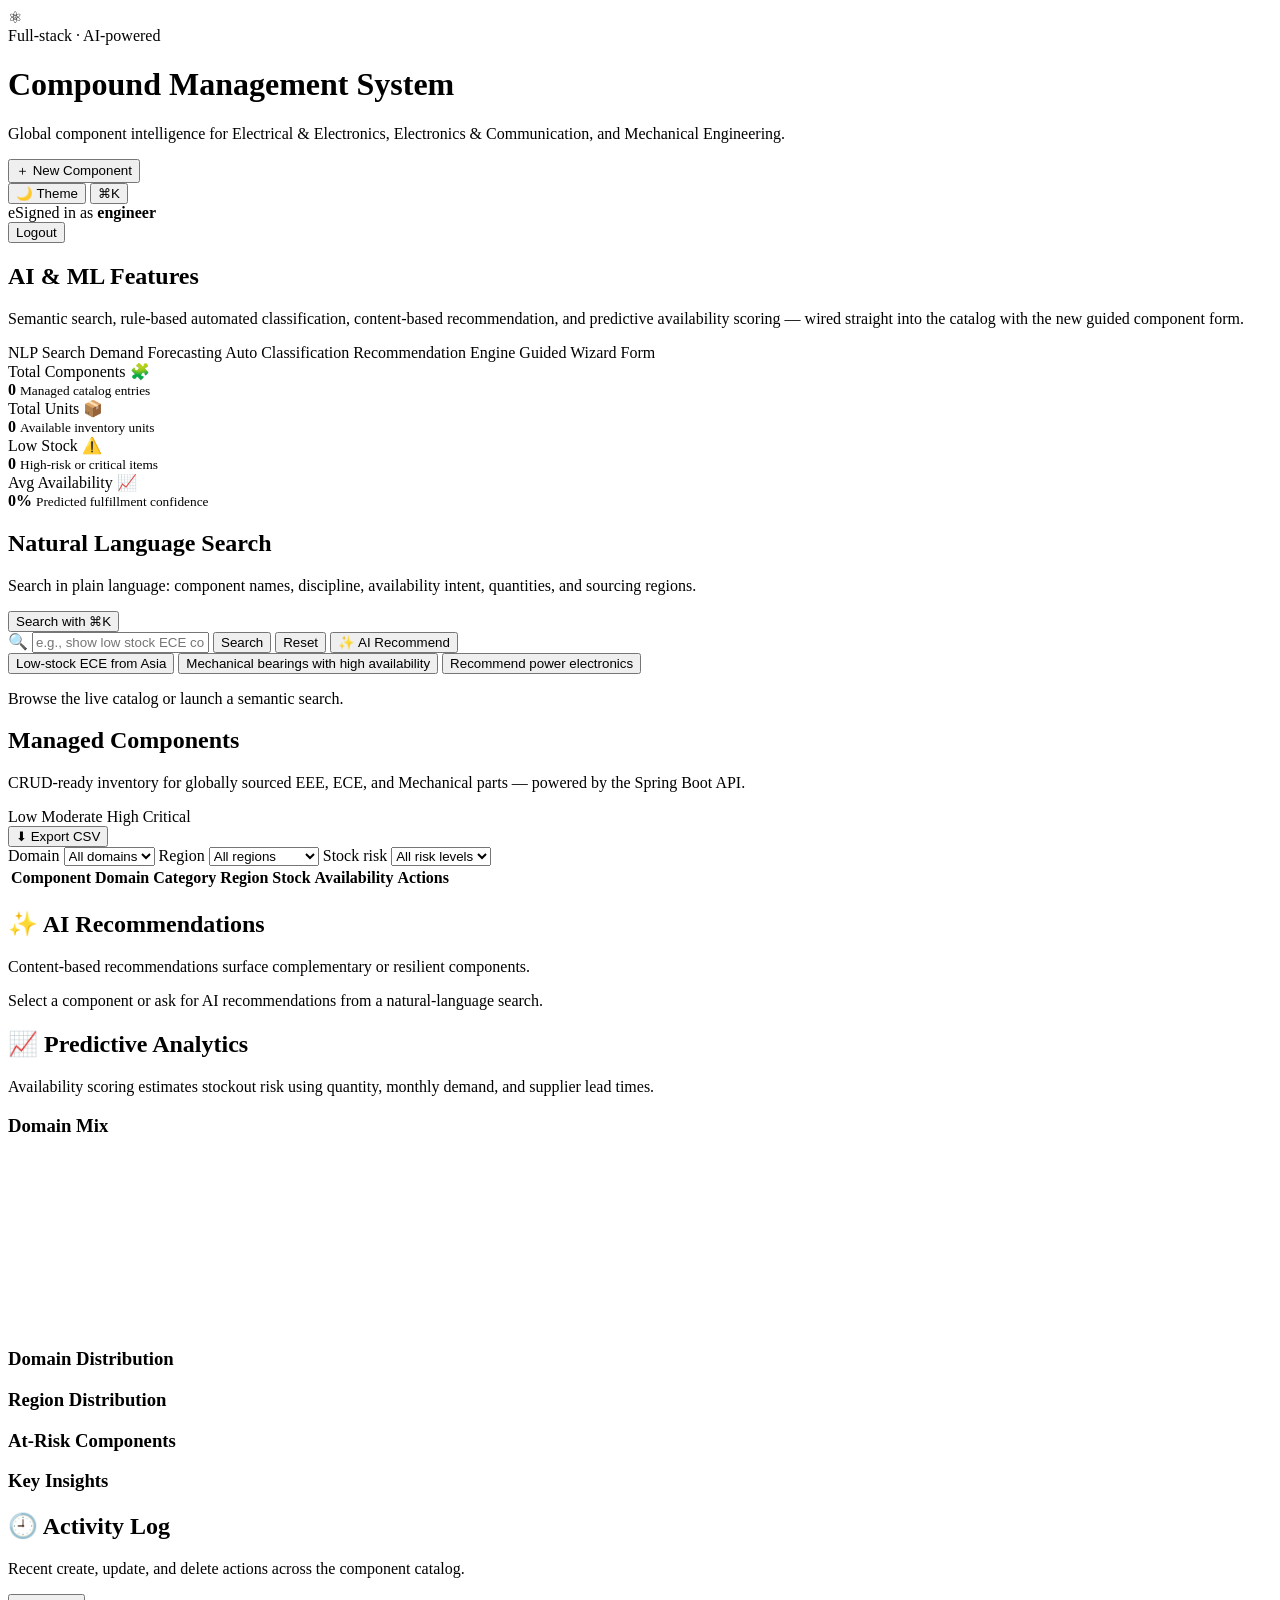
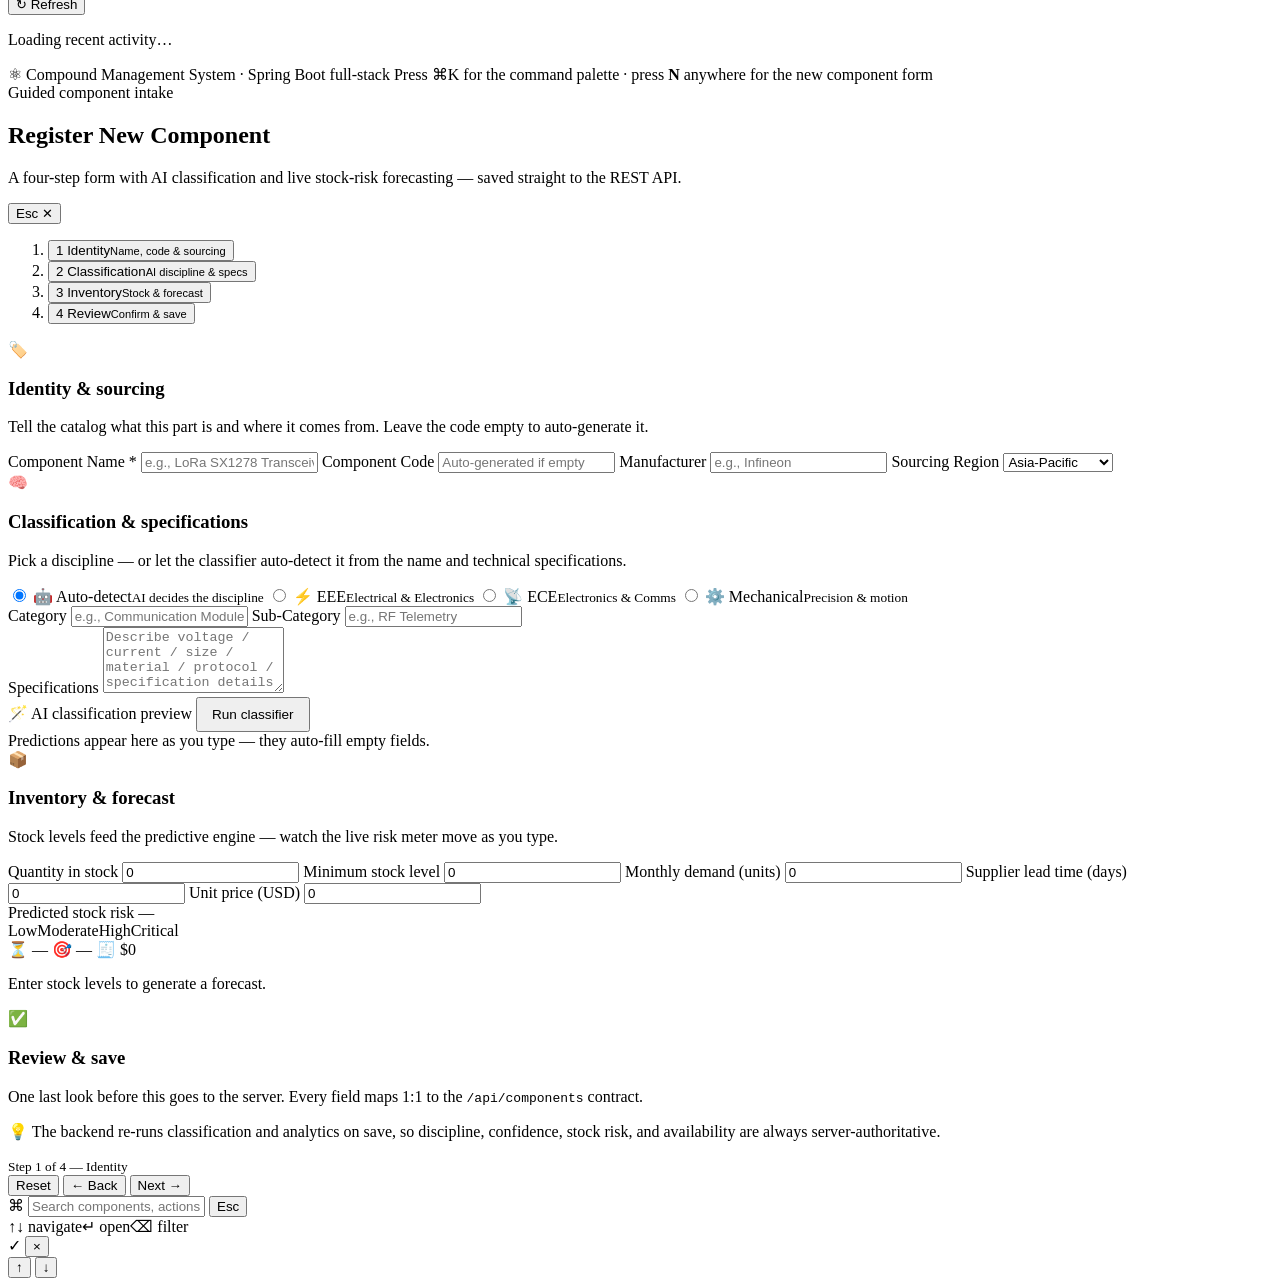
==== commit 73372c20: "Fix dashboard scrolling: paint-per-frame killers, lock robustness, and scroll UX Scroll performance " ====
--- a/src/main/resources/templates/dashboard.html
+++ b/src/main/resources/templates/dashboard.html
@@ -487,6 +487,12 @@
     <button id="toastClose" class="toast-close" type="button" aria-label="Dismiss">×</button>
 </div>
 
+<div id="scrollProgress" class="scroll-progress" aria-hidden="true"></div>
+<div class="scroll-fab" aria-label="Scroll controls">
+    <button id="scrollUpBtn" class="scroll-btn" type="button" title="Back to top" aria-label="Scroll back to top">↑</button>
+    <button id="scrollDownBtn" class="scroll-btn" type="button" title="Scroll down" aria-label="Scroll down">↓</button>
+</div>
+
 <script th:src="@{/js/app.js}"></script>
 </body>
 </html>
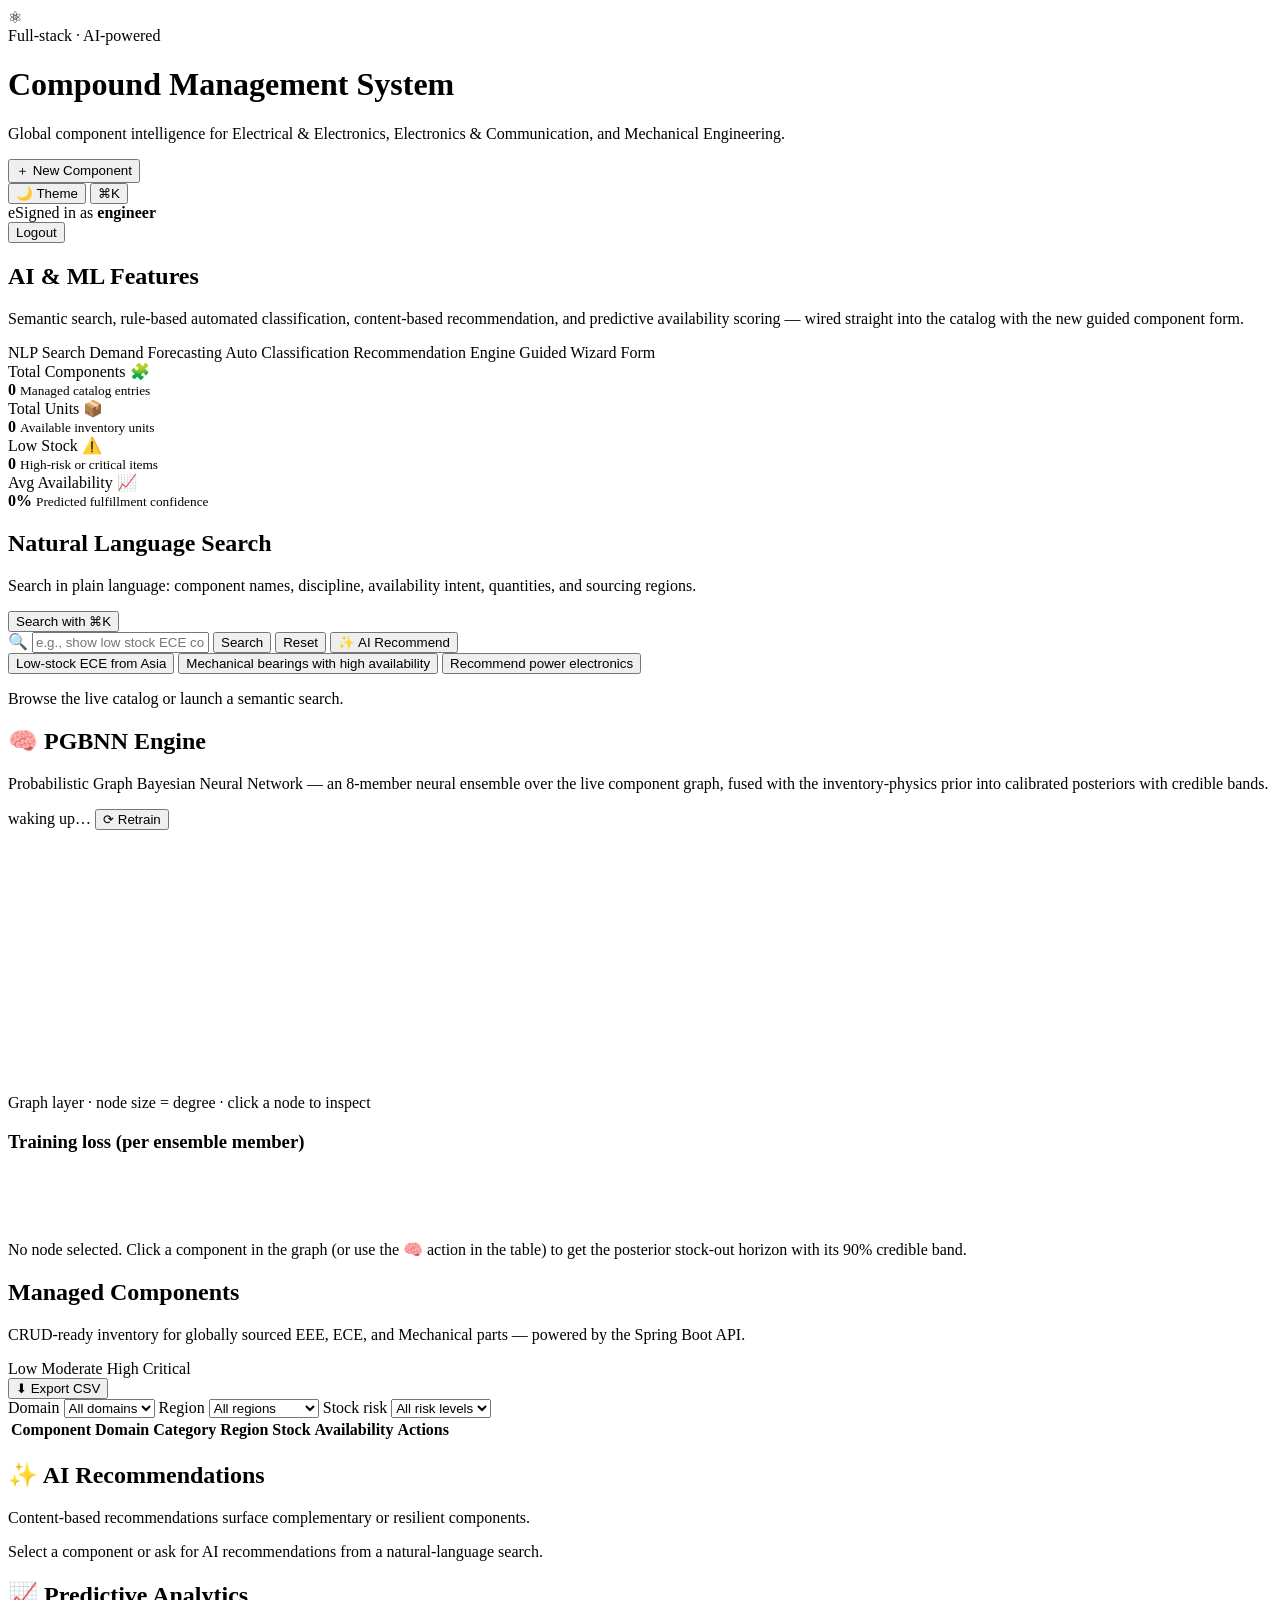
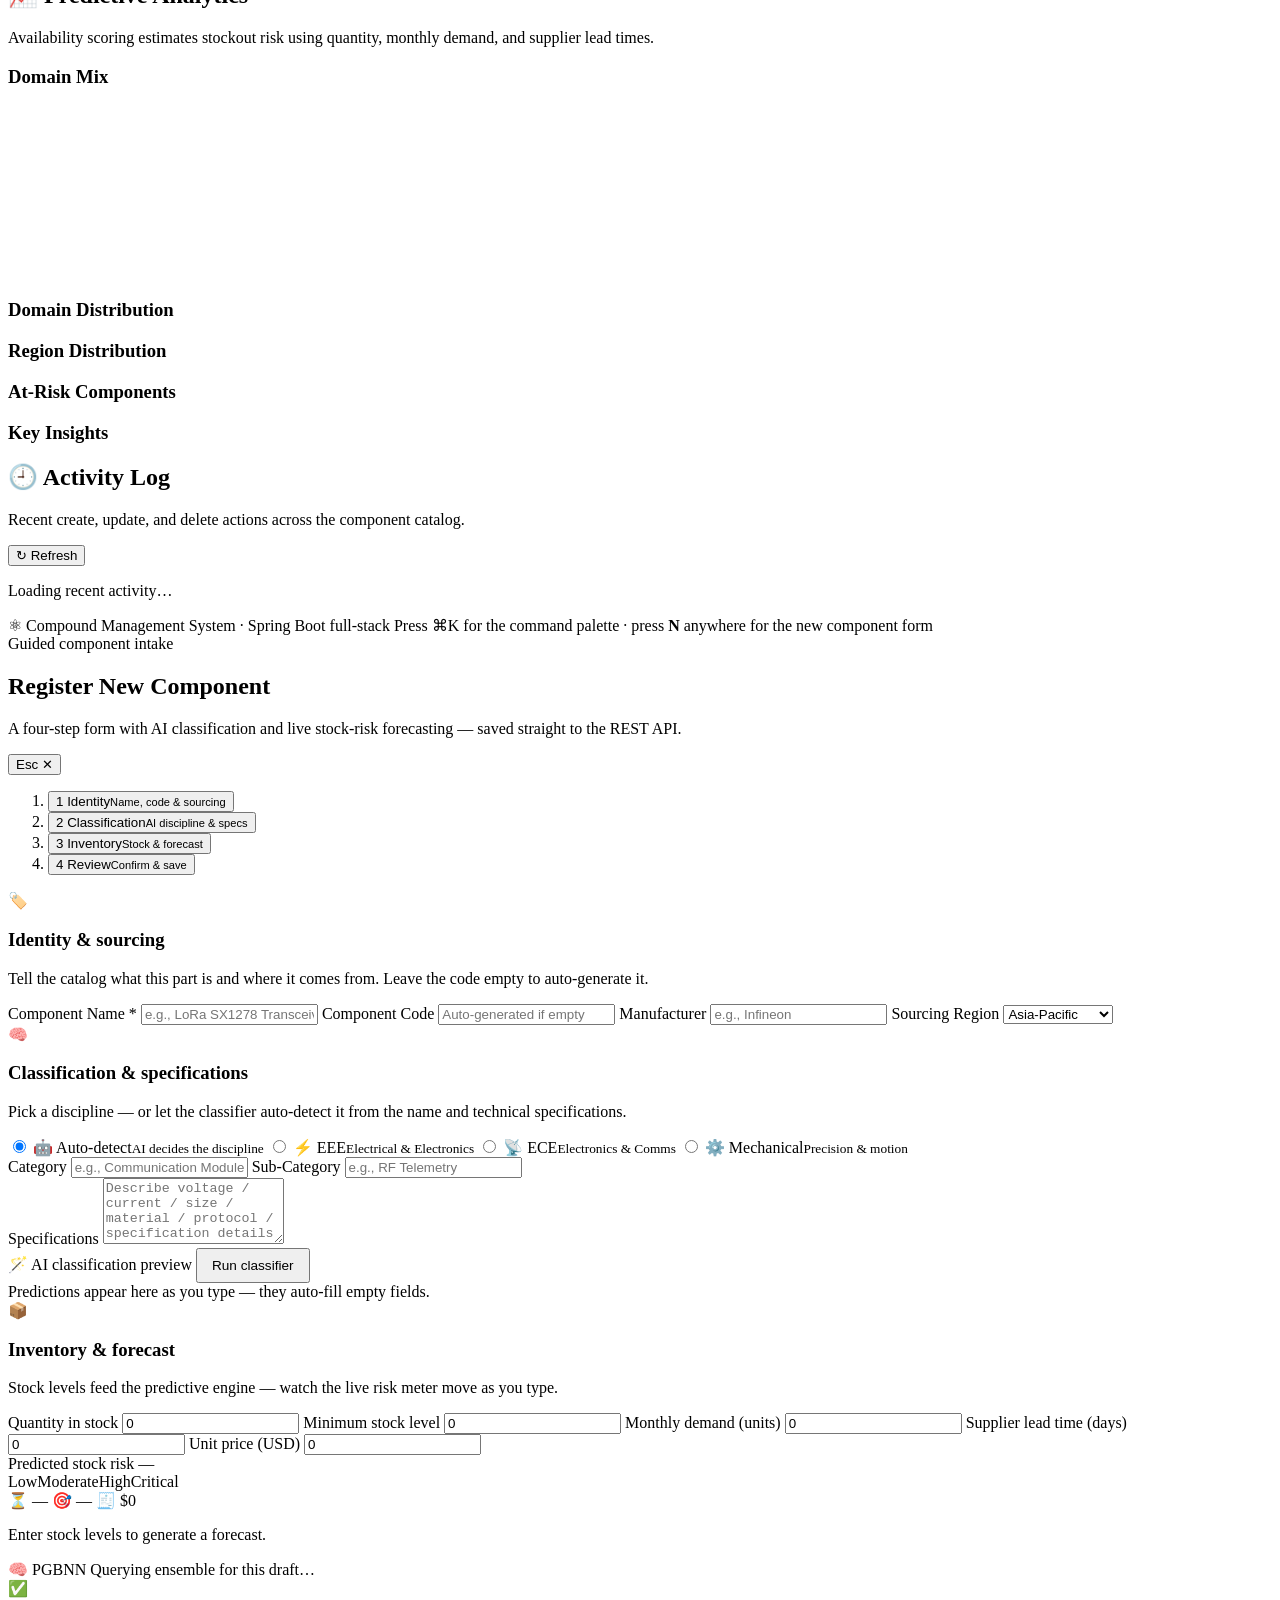
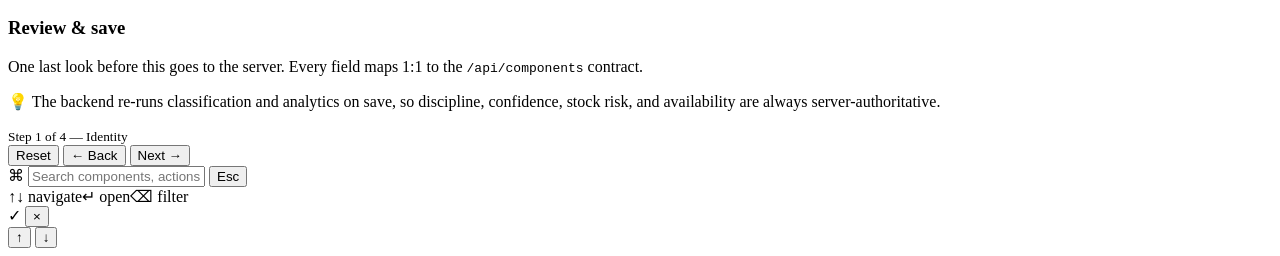
==== commit b147f1d8: "PGBNN: probabilistic graph + Bayesian neural ensemble for stock forecasting Adds the PG-BNN engine a" ====
--- a/src/main/resources/templates/dashboard.html
+++ b/src/main/resources/templates/dashboard.html
@@ -103,6 +103,36 @@
             <button class="sample-query" data-query="recommend power electronics for motor control">Recommend power electronics</button>
         </div>
         <p id="searchSummary" class="search-summary">Browse the live catalog or launch a semantic search.</p>
+    </section>
+
+    <section class="panel pgbnn-panel" id="pgbnnPanel">
+        <div class="panel-header space-between">
+            <div>
+                <h2>🧠 PGBNN <span class="grad-text">Engine</span></h2>
+                <p>Probabilistic Graph Bayesian Neural Network — an 8-member neural ensemble over the live component
+                    graph, fused with the inventory-physics prior into calibrated posteriors with credible bands.</p>
+            </div>
+            <div class="header-actions">
+                <span class="neural-status" id="pgbnnStatus"><span class="live-dot" aria-hidden="true"></span>waking up…</span>
+                <button id="pgbnnRetrainBtn" class="secondary-btn" type="button">⟳ Retrain</button>
+            </div>
+        </div>
+        <div class="neural-grid">
+            <div class="neural-canvas-wrap">
+                <canvas id="pgbnnNet" width="260" height="260" role="img" aria-label="PGBNN component affinity graph"></canvas>
+                <div class="neural-caption">Graph layer · node size = degree · click a node to inspect</div>
+            </div>
+            <div class="neural-metrics">
+                <div class="metric-chip-grid" id="pgbnnMetrics"></div>
+                <div class="neural-loss">
+                    <h3>Training loss (per ensemble member)</h3>
+                    <canvas id="pgbnnLossSpark" width="300" height="64" role="img" aria-label="Training loss curve"></canvas>
+                </div>
+            </div>
+            <div class="neural-predict" id="pgbnnPrediction">
+                <p class="muted" style="margin:0">No node selected. Click a component in the graph (or use the 🧠 action in the table) to get the posterior stock-out horizon with its 90% credible band.</p>
+            </div>
+        </div>
     </section>
 
     <section class="content-grid">
@@ -434,6 +464,10 @@
                         </div>
                         <p class="risk-narrative" id="riskNarrative">Enter stock levels to generate a forecast.</p>
                     </div>
+                    <div class="pgbnn-strip">
+                        <span class="pgbnn-brand">🧠 PGBNN</span>
+                        <span id="pgbnnStripText">Querying ensemble for this draft…</span>
+                    </div>
                 </section>
 
                 <!-- STEP 4 — Review -->
